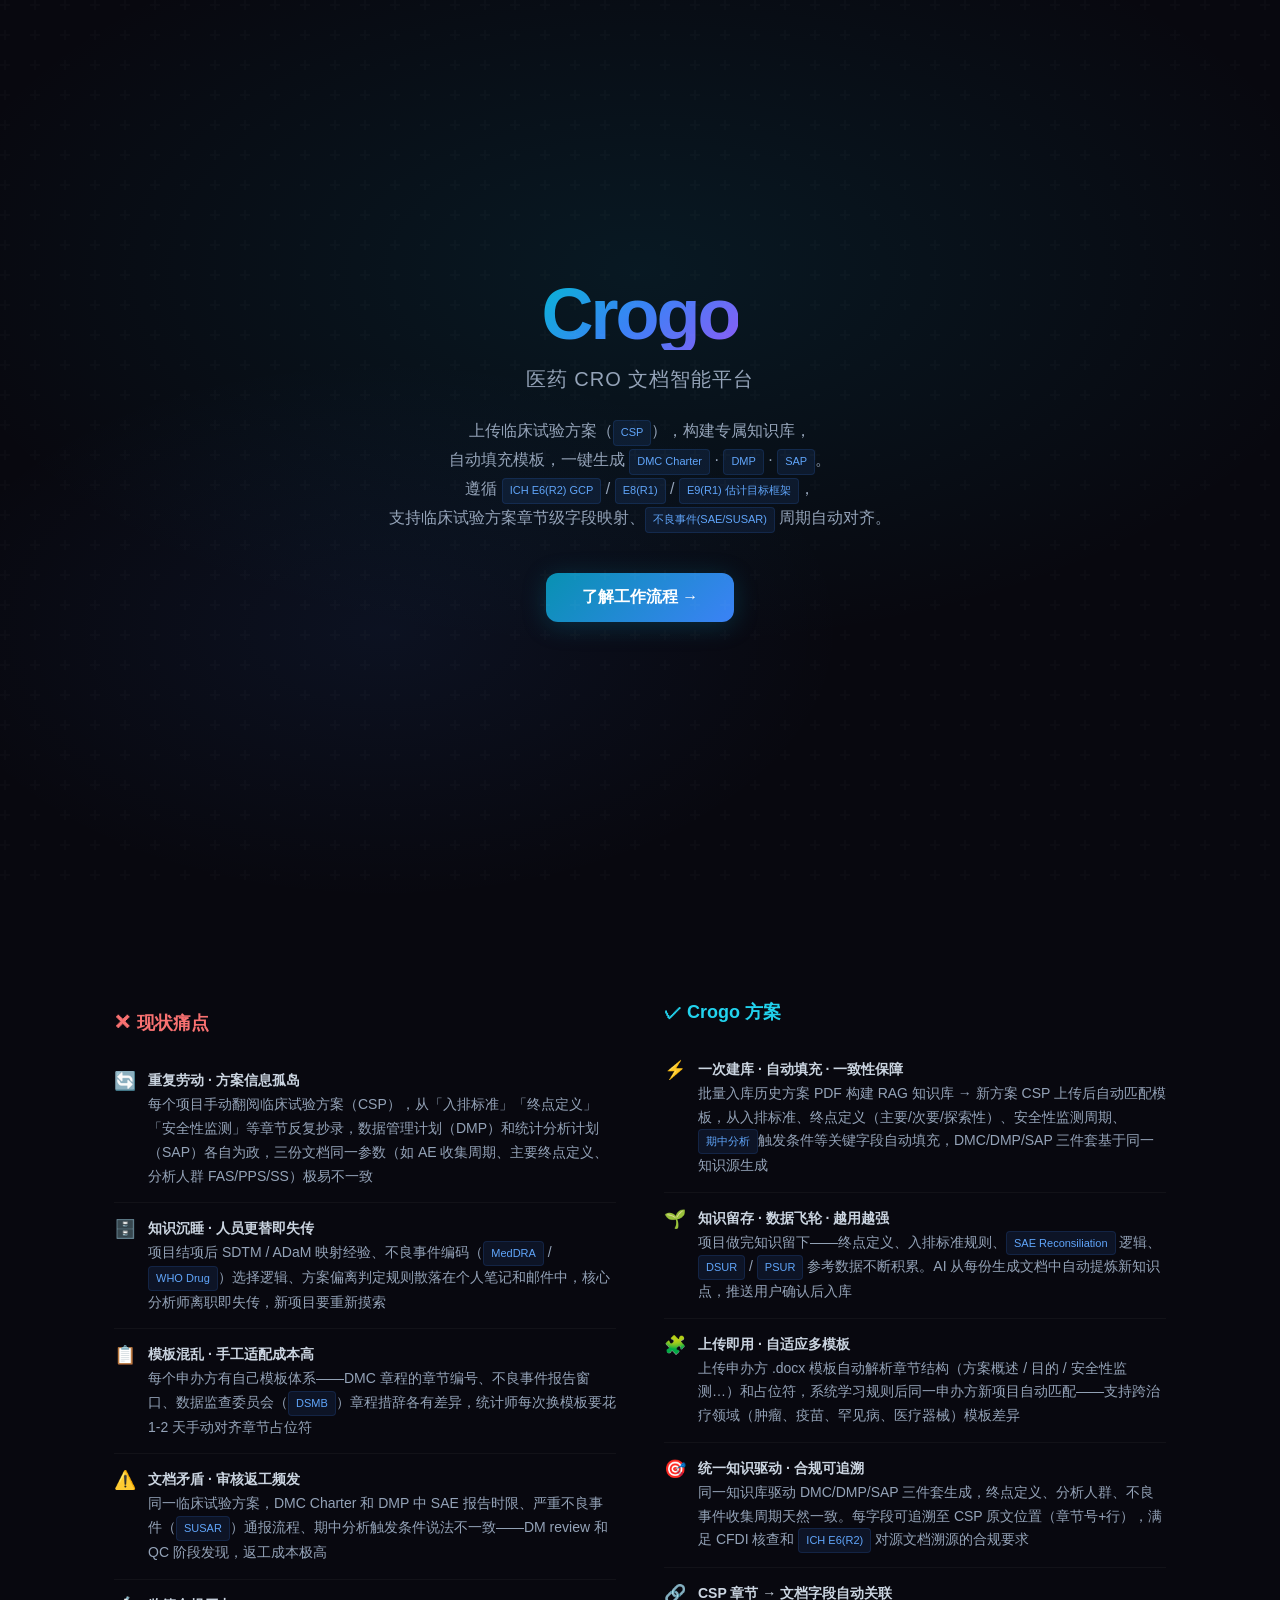
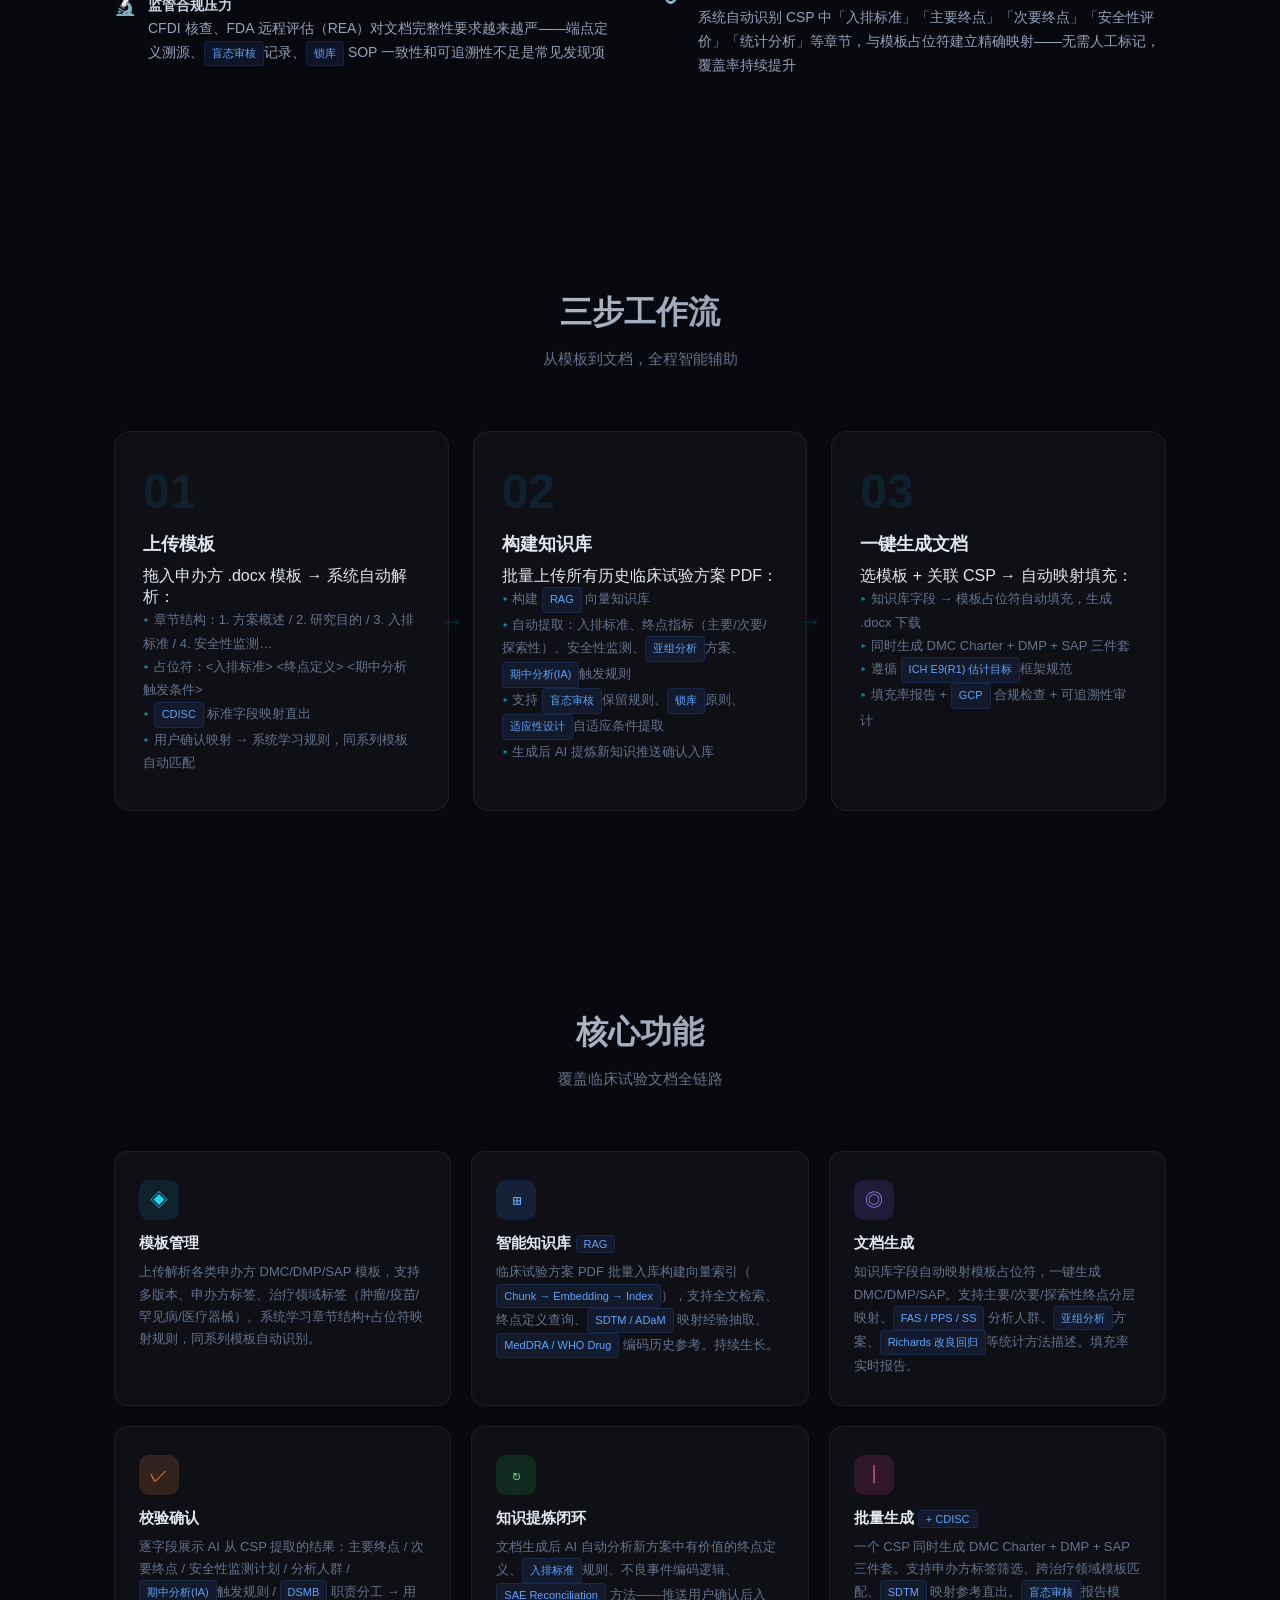
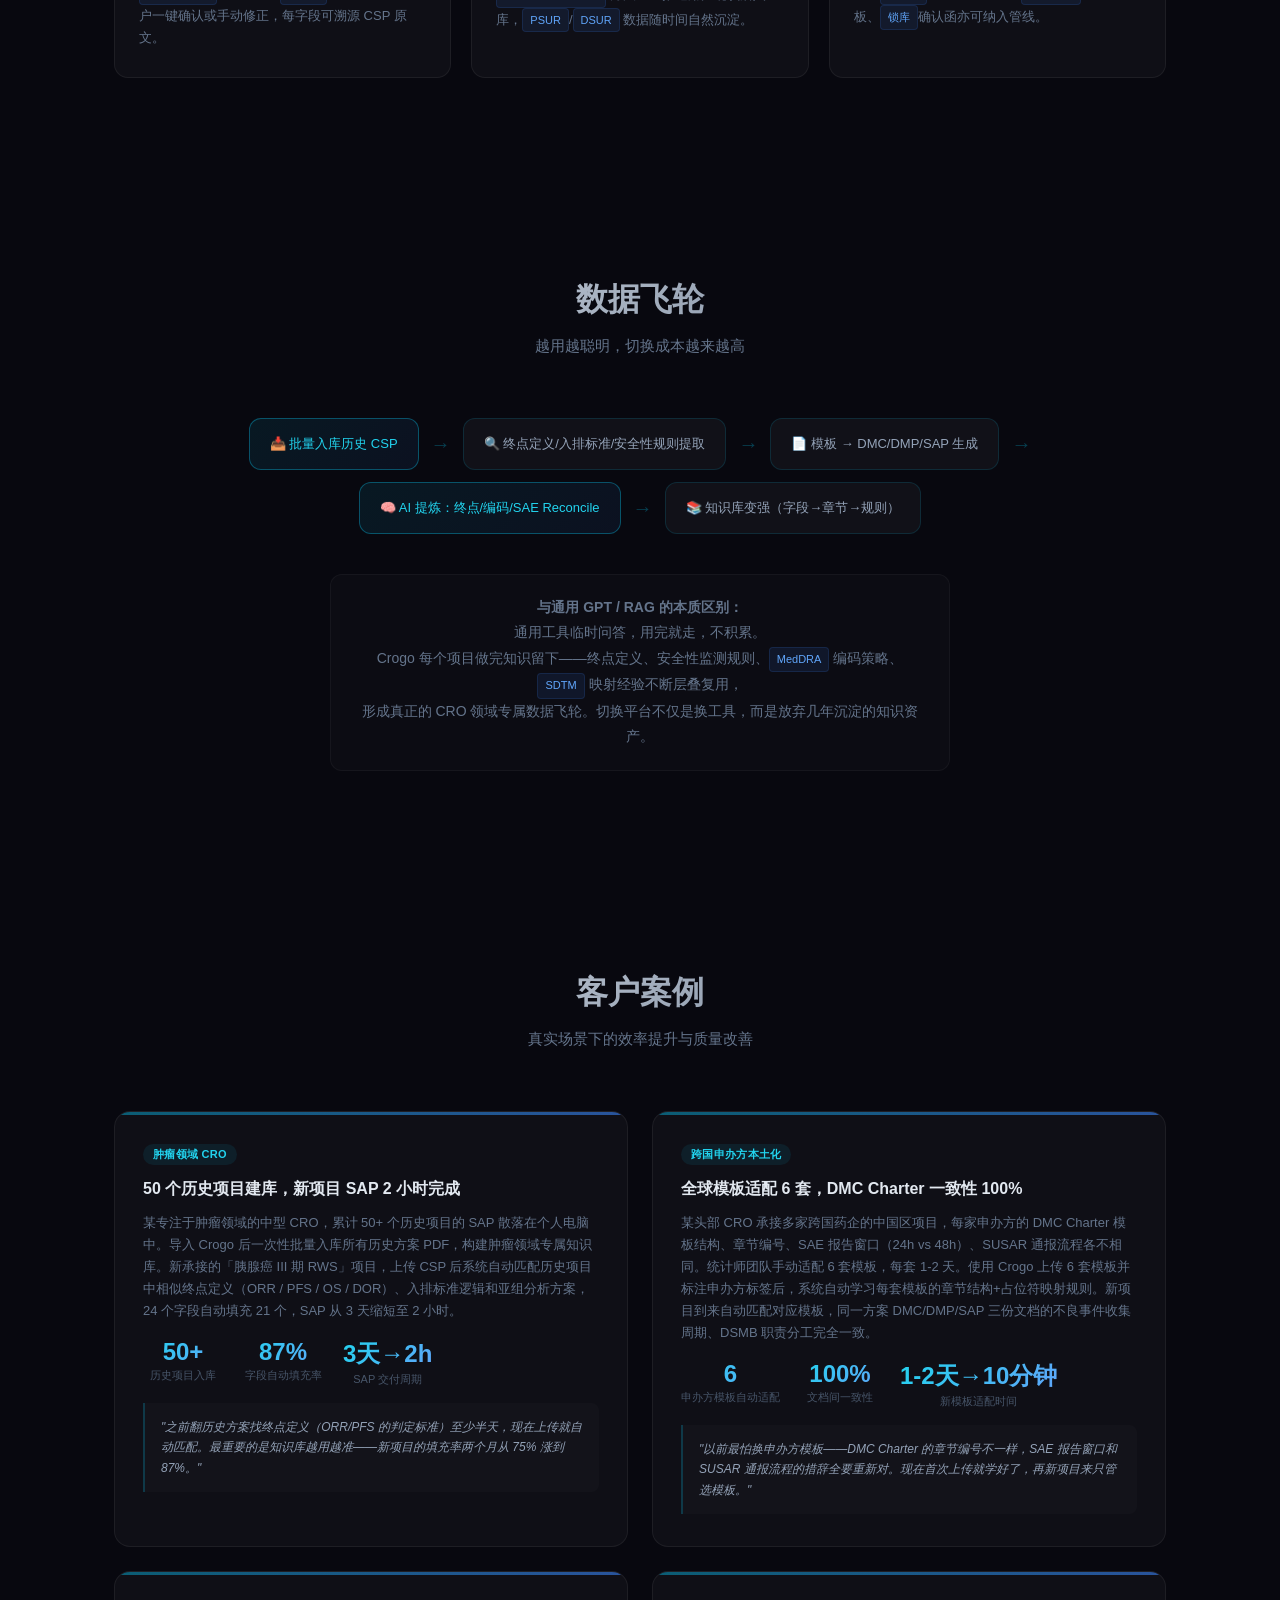
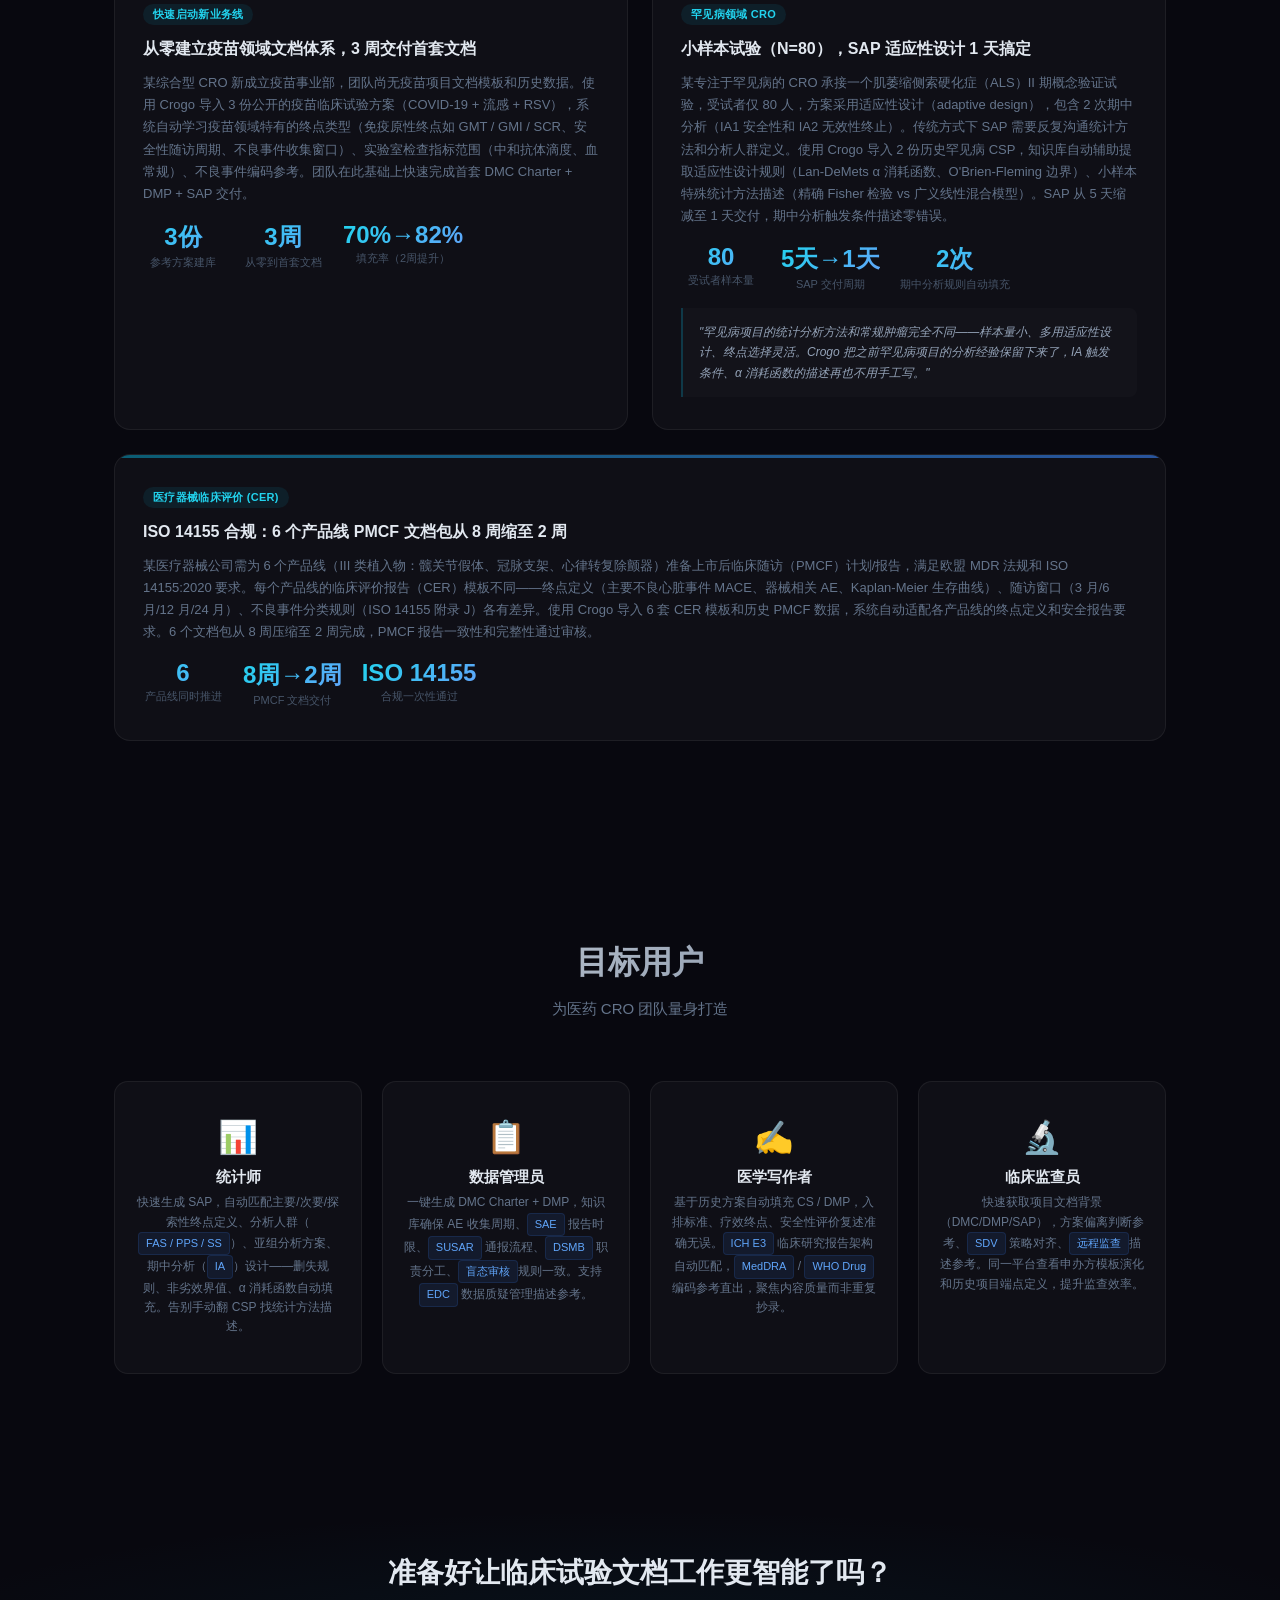
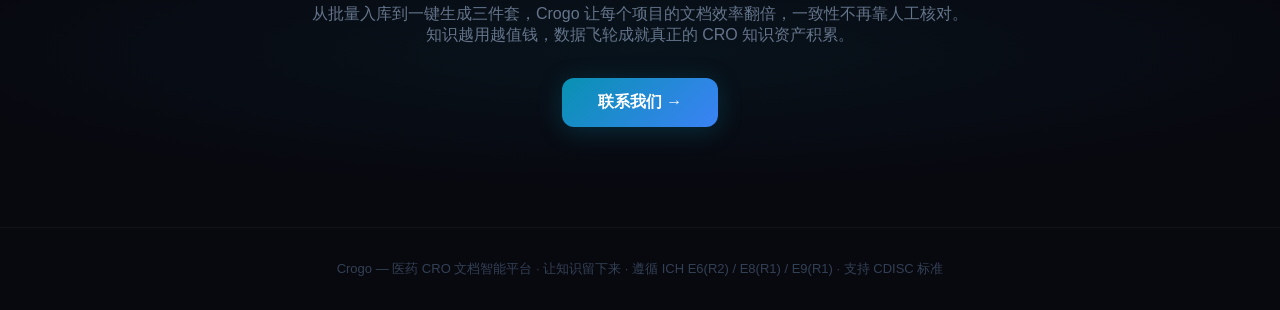
==== app/index.html @ fb6a1175 "宣传页: 替换 index.html 为产品官网 landing page，应用移至 app/" ====
<!DOCTYPE html>
<html lang="zh-CN">
<head>
<meta charset="UTF-8">
<meta name="viewport" content="width=device-width, initial-scale=1.0">
<title>Crogo — 医药CRO文档智能平台</title>
<style>
* { margin: 0; padding: 0; box-sizing: border-box; }

body {
  font-family: -apple-system, BlinkMacSystemFont, 'Segoe UI', 'PingFang SC', 'Microsoft YaHei', sans-serif;
  background: #08080f;
  color: #e2e8f0;
  overflow-x: hidden;
}

/* ── Hero ── */
.hero {
  min-height: 100vh;
  display: flex;
  flex-direction: column;
  align-items: center;
  justify-content: center;
  text-align: center;
  padding: 40px 24px;
  position: relative;
  background: radial-gradient(ellipse 80% 60% at 50% 30%, rgba(8,145,178,.12) 0%, transparent 70%),
              radial-gradient(ellipse 60% 50% at 30% 70%, rgba(59,130,246,.08) 0%, transparent 60%);
}
.hero::after {
  content: '';
  position: absolute;
  inset: 0;
  background: url("data:image/svg+xml,%3Csvg width='60' height='60' viewBox='0 0 60 60' xmlns='http://www.w3.org/2000/svg'%3E%3Cg fill='none' fill-rule='evenodd'%3E%3Cg fill='%23ffffff' fill-opacity='0.015'%3E%3Cpath d='M36 34v-4h-2v4h-4v2h4v4h2v-4h4v-2h-4zm0-30V0h-2v4h-4v2h4v4h2V6h4V4h-4zM6 34v-4H4v4H0v2h4v4h2v-4h4v-2H6zM6 4V0H4v4H0v2h4v4h2V6h4V4H6z'/%3E%3C/g%3E%3C/g%3E%3C/svg%3E");
  pointer-events: none;
}
.hero-logo {
  font-size: 72px;
  font-weight: 800;
  letter-spacing: -3px;
  background: linear-gradient(135deg, #06b6d4 0%, #3b82f6 50%, #8b5cf6 100%);
  -webkit-background-clip: text;
  -webkit-text-fill-color: transparent;
  background-clip: text;
  line-height: 1;
}
.hero-tagline {
  font-size: 20px;
  color: #94a3b8;
  margin-top: 16px;
  letter-spacing: 1px;
}
.hero-desc {
  max-width: 680px;
  margin: 24px auto 40px;
  font-size: 16px;
  line-height: 1.8;
  color: #94a3b8;
}
.hero-cta {
  display: inline-flex;
  align-items: center;
  gap: 8px;
  padding: 14px 36px;
  border-radius: 12px;
  background: linear-gradient(135deg, #0891b2, #3b82f6);
  color: #fff;
  font-size: 16px;
  font-weight: 600;
  text-decoration: none;
  transition: transform .2s, box-shadow .2s;
  box-shadow: 0 4px 24px rgba(8,145,178,.25);
}
.hero-cta:hover {
  transform: translateY(-2px);
  box-shadow: 0 8px 32px rgba(8,145,178,.35);
}

/* ── Sections ── */
.section {
  max-width: 1100px;
  margin: 0 auto;
  padding: 100px 24px;
}
.section-title {
  font-size: 32px;
  font-weight: 700;
  text-align: center;
  margin-bottom: 12px;
  background: linear-gradient(135deg, #e2e8f0, #64748b);
  -webkit-background-clip: text;
  -webkit-text-fill-color: transparent;
  background-clip: text;
}
.section-subtitle {
  text-align: center;
  color: #64748b;
  font-size: 15px;
  margin-bottom: 60px;
  line-height: 1.6;
}

/* ── Problem / Solution ── */
.problem-grid {
  display: grid;
  grid-template-columns: 1fr 1fr;
  gap: 48px;
  align-items: center;
}
.problem-list h3 {
  font-size: 18px;
  font-weight: 600;
  color: #f87171;
  margin-bottom: 20px;
}
.problem-item {
  display: flex;
  gap: 12px;
  padding: 14px 0;
  border-bottom: 1px solid rgba(255,255,255,.04);
}
.problem-item:last-child { border: none; }
.problem-item .icon { font-size: 18px; flex-shrink: 0; margin-top: 1px; }
.problem-item .text { font-size: 14px; line-height: 1.7; color: #94a3b8; }
.problem-item .label { font-weight: 600; color: #cbd5e1; }

.solution-list h3 {
  font-size: 18px;
  font-weight: 600;
  color: #22d3ee;
  margin-bottom: 20px;
}
.solution-item {
  display: flex;
  gap: 12px;
  padding: 14px 0;
  border-bottom: 1px solid rgba(255,255,255,.04);
}
.solution-item:last-child { border: none; }
.solution-item .icon { font-size: 18px; flex-shrink: 0; margin-top: 1px; }
.solution-item .text { font-size: 14px; line-height: 1.7; color: #94a3b8; }
.solution-item .label { font-weight: 600; color: #cbd5e1; }

/* ── How It Works ── */
.steps {
  display: grid;
  grid-template-columns: repeat(3, 1fr);
  gap: 24px;
}
.step-card {
  background: rgba(255,255,255,.03);
  border: 1px solid rgba(255,255,255,.06);
  border-radius: 16px;
  padding: 36px 28px;
  position: relative;
  transition: border-color .3s, transform .3s;
}
.step-card:hover {
  border-color: rgba(8,145,178,.3);
  transform: translateY(-4px);
}
.step-number {
  font-size: 48px;
  font-weight: 800;
  background: linear-gradient(135deg, rgba(8,145,178,.15), rgba(59,130,246,.15));
  -webkit-background-clip: text;
  -webkit-text-fill-color: transparent;
  background-clip: text;
  line-height: 1;
  margin-bottom: 16px;
}
.step-card h4 {
  font-size: 18px;
  font-weight: 600;
  margin-bottom: 10px;
  color: #e2e8f0;
}
.step-card ul {
  font-size: 13px;
  line-height: 1.8;
  color: #64748b;
  padding-left: 0;
  list-style: none;
}
.step-card ul li::before {
  content: '▸ ';
  color: #0891b2;
}
.step-arrow {
  position: absolute;
  right: -16px;
  top: 50%;
  transform: translateY(-50%);
  font-size: 24px;
  color: rgba(8,145,178,.3);
}
.steps .step-card:last-child .step-arrow { display: none; }

/* ── Features ── */
.features {
  display: grid;
  grid-template-columns: repeat(3, 1fr);
  gap: 20px;
}
.feature-card {
  background: rgba(255,255,255,.03);
  border: 1px solid rgba(255,255,255,.06);
  border-radius: 14px;
  padding: 28px 24px;
  transition: border-color .3s;
}
.feature-card:hover { border-color: rgba(8,145,178,.2); }
.feature-icon {
  width: 40px;
  height: 40px;
  border-radius: 10px;
  display: flex;
  align-items: center;
  justify-content: center;
  font-size: 18px;
  margin-bottom: 14px;
}
.feature-card h4 {
  font-size: 15px;
  font-weight: 600;
  margin-bottom: 8px;
  color: #e2e8f0;
}
.feature-card p {
  font-size: 13px;
  line-height: 1.7;
  color: #64748b;
}

/* ── Data Flywheel ── */
.flywheel {
  text-align: center;
}
.flywheel-diagram {
  display: flex;
  align-items: center;
  justify-content: center;
  gap: 12px;
  flex-wrap: wrap;
  margin-top: 20px;
}
.flywheel-node {
  background: rgba(255,255,255,.04);
  border: 1px solid rgba(8,145,178,.2);
  border-radius: 12px;
  padding: 16px 20px;
  font-size: 13px;
  font-weight: 500;
  color: #94a3b8;
  min-width: 100px;
}
.flywheel-arrow {
  color: rgba(8,145,178,.4);
  font-size: 20px;
  font-weight: 300;
}
.flywheel-node.active {
  background: linear-gradient(135deg, rgba(8,145,178,.12), rgba(59,130,246,.08));
  border-color: rgba(8,145,178,.5);
  color: #22d3ee;
}
.flywheel-note {
  max-width: 620px;
  margin: 40px auto 0;
  font-size: 14px;
  line-height: 1.8;
  color: #64748b;
  padding: 20px 24px;
  background: rgba(255,255,255,.02);
  border-radius: 12px;
  border: 1px solid rgba(255,255,255,.04);
}

/* ── Case Studies ── */
.cases-grid {
  display: grid;
  grid-template-columns: 1fr 1fr;
  gap: 24px;
}
.case-card {
  background: rgba(255,255,255,.03);
  border: 1px solid rgba(255,255,255,.06);
  border-radius: 16px;
  padding: 32px 28px;
  position: relative;
  overflow: hidden;
  transition: border-color .3s;
}
.case-card:hover { border-color: rgba(8,145,178,.2); }
.case-card::before {
  content: '';
  position: absolute;
  top: 0; left: 0; right: 0;
  height: 3px;
  background: linear-gradient(90deg, #0891b2, #3b82f6);
  opacity: .6;
}
.case-tag {
  display: inline-block;
  padding: 3px 10px;
  border-radius: 20px;
  font-size: 11px;
  font-weight: 600;
  background: rgba(8,145,178,.12);
  color: #22d3ee;
  margin-bottom: 14px;
  letter-spacing: .3px;
}
.case-card h4 {
  font-size: 16px;
  font-weight: 600;
  margin-bottom: 12px;
  color: #e2e8f0;
}
.case-detail {
  font-size: 13px;
  line-height: 1.7;
  color: #64748b;
  margin-bottom: 16px;
}
.case-metrics {
  display: flex;
  gap: 20px;
  flex-wrap: wrap;
}
.case-metric {
  text-align: center;
  min-width: 80px;
}
.case-metric .num {
  font-size: 24px;
  font-weight: 700;
  background: linear-gradient(135deg, #22d3ee, #60a5fa);
  -webkit-background-clip: text;
  -webkit-text-fill-color: transparent;
  background-clip: text;
}
.case-metric .label {
  font-size: 11px;
  color: #475569;
  margin-top: 2px;
}
.case-quote {
  margin-top: 16px;
  padding: 14px 16px;
  background: rgba(255,255,255,.02);
  border-left: 2px solid rgba(8,145,178,.3);
  border-radius: 0 8px 8px 0;
  font-size: 12px;
  line-height: 1.7;
  color: #94a3b8;
  font-style: italic;
}
.case-card.full {
  grid-column: 1 / -1;
}

/* ── Target Users ── */
.users-grid {
  display: grid;
  grid-template-columns: repeat(4, 1fr);
  gap: 20px;
}
.user-card {
  text-align: center;
  padding: 36px 20px;
  background: rgba(255,255,255,.03);
  border: 1px solid rgba(255,255,255,.06);
  border-radius: 14px;
}
.user-card .emoji {
  font-size: 32px;
  margin-bottom: 12px;
}
.user-card h4 {
  font-size: 15px;
  font-weight: 600;
  margin-bottom: 6px;
}
.user-card p {
  font-size: 12px;
  color: #64748b;
  line-height: 1.6;
}

/* ── CTA ── */
.cta-section {
  text-align: center;
  padding: 80px 24px 100px;
  background: radial-gradient(ellipse 60% 40% at 50% 50%, rgba(8,145,178,.08), transparent);
}
.cta-section h2 {
  font-size: 28px;
  font-weight: 700;
  margin-bottom: 12px;
}
.cta-section p {
  color: #64748b;
  margin-bottom: 32px;
}

/* ── Footer ── */
.footer {
  text-align: center;
  padding: 32px 24px;
  color: #334155;
  font-size: 13px;
  border-top: 1px solid rgba(255,255,255,.04);
}

/* ── Glossary Pill ── */
.glossary-pill {
  display: inline-block;
  padding: 2px 7px;
  border-radius: 4px;
  font-size: 11px;
  font-weight: 500;
  background: rgba(59,130,246,.1);
  border: 1px solid rgba(59,130,246,.15);
  color: #60a5fa;
  cursor: help;
}

/* ── Responsive ── */
@media (max-width: 768px) {
  .hero-logo { font-size: 48px; }
  .problem-grid { grid-template-columns: 1fr; gap: 32px; }
  .steps { grid-template-columns: 1fr; }
  .step-arrow { display: none; }
  .features { grid-template-columns: 1fr; }
  .cases-grid { grid-template-columns: 1fr; }
  .users-grid { grid-template-columns: 1fr; }
  .flywheel-diagram { flex-direction: column; }
  .flywheel-arrow { transform: rotate(90deg); }
  .section { padding: 60px 20px; }
}
</style>
</head>
<body>

<!-- ═══ Hero ═══ -->
<section class="hero">
  <div class="hero-logo">Crogo</div>
  <div class="hero-tagline">医药 CRO 文档智能平台</div>
  <p class="hero-desc">
    上传临床试验方案（<span class="glossary-pill">CSP</span>），构建专属知识库，<br>
    自动填充模板，一键生成 <span class="glossary-pill">DMC Charter</span> · <span class="glossary-pill">DMP</span> · <span class="glossary-pill">SAP</span>。<br>
    遵循 <span class="glossary-pill">ICH E6(R2) GCP</span> / <span class="glossary-pill">E8(R1)</span> / <span class="glossary-pill">E9(R1) 估计目标框架</span>，<br>
    支持临床试验方案章节级字段映射、<span class="glossary-pill">不良事件(SAE/SUSAR)</span> 周期自动对齐。
  </p>
  <a href="#how-it-works" class="hero-cta">了解工作流程 →</a>
</section>

<!-- ═══ Problem / Solution ═══ -->
<section class="section" id="problem">
  <div class="problem-grid">
    <div class="problem-list">
      <h3>✕ 现状痛点</h3>
      <div class="problem-item">
        <span class="icon">🔄</span>
        <div class="text"><span class="label">重复劳动 · 方案信息孤岛</span><br>每个项目手动翻阅临床试验方案（CSP），从「入排标准」「终点定义」「安全性监测」等章节反复抄录，数据管理计划（DMP）和统计分析计划（SAP）各自为政，三份文档同一参数（如 AE 收集周期、主要终点定义、分析人群 FAS/PPS/SS）极易不一致</div>
      </div>
      <div class="problem-item">
        <span class="icon">🗄️</span>
        <div class="text"><span class="label">知识沉睡 · 人员更替即失传</span><br>项目结项后 SDTM / ADaM 映射经验、不良事件编码（<span class="glossary-pill">MedDRA</span> / <span class="glossary-pill">WHO Drug</span>）选择逻辑、方案偏离判定规则散落在个人笔记和邮件中，核心分析师离职即失传，新项目要重新摸索</div>
      </div>
      <div class="problem-item">
        <span class="icon">📋</span>
        <div class="text"><span class="label">模板混乱 · 手工适配成本高</span><br>每个申办方有自己模板体系——DMC 章程的章节编号、不良事件报告窗口、数据监查委员会（<span class="glossary-pill">DSMB</span>）章程措辞各有差异，统计师每次换模板要花 1-2 天手动对齐章节占位符</div>
      </div>
      <div class="problem-item">
        <span class="icon">⚠️</span>
        <div class="text"><span class="label">文档矛盾 · 审核返工频发</span><br>同一临床试验方案，DMC Charter 和 DMP 中 SAE 报告时限、严重不良事件（<span class="glossary-pill">SUSAR</span>）通报流程、期中分析触发条件说法不一致——DM review 和 QC 阶段发现，返工成本极高</div>
      </div>
      <div class="problem-item">
        <span class="icon">🔬</span>
        <div class="text"><span class="label">监管合规压力</span><br>CFDI 核查、FDA 远程评估（REA）对文档完整性要求越来越严——端点定义溯源、<span class="glossary-pill">盲态审核</span>记录、<span class="glossary-pill">锁库</span> SOP 一致性和可追溯性不足是常见发现项</div>
      </div>
    </div>

    <div class="solution-list">
      <h3>✓ Crogo 方案</h3>
      <div class="solution-item">
        <span class="icon">⚡</span>
        <div class="text"><span class="label">一次建库 · 自动填充 · 一致性保障</span><br>批量入库历史方案 PDF 构建 RAG 知识库 → 新方案 CSP 上传后自动匹配模板，从入排标准、终点定义（主要/次要/探索性）、安全性监测周期、<span class="glossary-pill">期中分析</span>触发条件等关键字段自动填充，DMC/DMP/SAP 三件套基于同一知识源生成</div>
      </div>
      <div class="solution-item">
        <span class="icon">🌱</span>
        <div class="text"><span class="label">知识留存 · 数据飞轮 · 越用越强</span><br>项目做完知识留下——终点定义、入排标准规则、<span class="glossary-pill">SAE Reconsiliation</span> 逻辑、<span class="glossary-pill">DSUR</span> / <span class="glossary-pill">PSUR</span> 参考数据不断积累。AI 从每份生成文档中自动提炼新知识点，推送用户确认后入库</div>
      </div>
      <div class="solution-item">
        <span class="icon">🧩</span>
        <div class="text"><span class="label">上传即用 · 自适应多模板</span><br>上传申办方 .docx 模板自动解析章节结构（方案概述 / 目的 / 安全性监测…）和占位符，系统学习规则后同一申办方新项目自动匹配——支持跨治疗领域（肿瘤、疫苗、罕见病、医疗器械）模板差异</div>
      </div>
      <div class="solution-item">
        <span class="icon">🎯</span>
        <div class="text"><span class="label">统一知识驱动 · 合规可追溯</span><br>同一知识库驱动 DMC/DMP/SAP 三件套生成，终点定义、分析人群、不良事件收集周期天然一致。每字段可追溯至 CSP 原文位置（章节号+行），满足 CFDI 核查和 <span class="glossary-pill">ICH E6(R2)</span> 对源文档溯源的合规要求</div>
      </div>
      <div class="solution-item">
        <span class="icon">🔗</span>
        <div class="text"><span class="label">CSP 章节 → 文档字段自动关联</span><br>系统自动识别 CSP 中「入排标准」「主要终点」「次要终点」「安全性评价」「统计分析」等章节，与模板占位符建立精确映射——无需人工标记，覆盖率持续提升</div>
      </div>
    </div>
  </div>
</section>

<!-- ═══ How It Works ═══ -->
<section class="section" id="how-it-works">
  <h2 class="section-title">三步工作流</h2>
  <p class="section-subtitle">从模板到文档，全程智能辅助</p>
  <div class="steps">
    <div class="step-card">
      <span class="step-arrow">→</span>
      <div class="step-number">01</div>
      <h4>上传模板</h4>
      <p>拖入申办方 .docx 模板 → 系统自动解析：</p>
      <ul>
        <li>章节结构：1. 方案概述 / 2. 研究目的 / 3. 入排标准 / 4. 安全性监测…</li>
        <li>占位符：<入排标准> <终点定义> <AE 收集周期> <SAE 报告时限> <期中分析触发条件></li>
        <li><span class="glossary-pill">CDISC</span> 标准字段映射直出</li>
        <li>用户确认映射 → 系统学习规则，同系列模板自动匹配</li>
      </ul>
    </div>
    <div class="step-card">
      <span class="step-arrow">→</span>
      <div class="step-number">02</div>
      <h4>构建知识库</h4>
      <p>批量上传所有历史临床试验方案 PDF：</p>
      <ul>
        <li>构建 <span class="glossary-pill">RAG</span> 向量知识库</li>
        <li>自动提取：入排标准、终点指标（主要/次要/探索性）、安全性监测、<span class="glossary-pill">亚组分析</span>方案、<span class="glossary-pill">期中分析(IA)</span>触发规则</li>
        <li>支持 <span class="glossary-pill">盲态审核</span>保留规则、<span class="glossary-pill">锁库</span>原则、<span class="glossary-pill">适应性设计</span>自适应条件提取</li>
        <li>生成后 AI 提炼新知识推送确认入库</li>
      </ul>
    </div>
    <div class="step-card">
      <span class="step-arrow" style="display:none"></span>
      <div class="step-number">03</div>
      <h4>一键生成文档</h4>
      <p>选模板 + 关联 CSP → 自动映射填充：</p>
      <ul>
        <li>知识库字段 → 模板占位符自动填充，生成 .docx 下载</li>
        <li>同时生成 DMC Charter + DMP + SAP 三件套</li>
        <li>遵循 <span class="glossary-pill">ICH E9(R1) 估计目标</span>框架规范</li>
        <li>填充率报告 + <span class="glossary-pill">GCP</span> 合规检查 + 可追溯性审计</li>
      </ul>
    </div>
  </div>
</section>

<!-- ═══ Features ═══ -->
<section class="section">
  <h2 class="section-title">核心功能</h2>
  <p class="section-subtitle">覆盖临床试验文档全链路</p>
  <div class="features">
    <div class="feature-card">
      <div class="feature-icon" style="background:rgba(8,145,178,.15);color:#22d3ee;">◈</div>
      <h4>模板管理</h4>
      <p>上传解析各类申办方 DMC/DMP/SAP 模板，支持多版本、申办方标签、治疗领域标签（肿瘤/疫苗/罕见病/医疗器械）。系统学习章节结构+占位符映射规则，同系列模板自动识别。</p>
    </div>
    <div class="feature-card">
      <div class="feature-icon" style="background:rgba(59,130,246,.15);color:#60a5fa;">⊞</div>
      <h4>智能知识库 <span class="glossary-pill">RAG</span></h4>
      <p>临床试验方案 PDF 批量入库构建向量索引（<span class="glossary-pill">Chunk → Embedding → Index</span>），支持全文检索、终点定义查询、<span class="glossary-pill">SDTM / ADaM</span> 映射经验抽取、<span class="glossary-pill">MedDRA / WHO Drug</span> 编码历史参考。持续生长。</p>
    </div>
    <div class="feature-card">
      <div class="feature-icon" style="background:rgba(139,92,246,.15);color:#a78bfa;">◎</div>
      <h4>文档生成</h4>
      <p>知识库字段自动映射模板占位符，一键生成 DMC/DMP/SAP。支持主要/次要/探索性终点分层映射、<span class="glossary-pill">FAS / PPS / SS</span> 分析人群、<span class="glossary-pill">亚组分析</span>方案、<span class="glossary-pill">Richards 改良回归</span>等统计方法描述。填充率实时报告。</p>
    </div>
    <div class="feature-card">
      <div class="feature-icon" style="background:rgba(251,146,60,.15);color:#fb923c;">✓</div>
      <h4>校验确认</h4>
      <p>逐字段展示 AI 从 CSP 提取的结果：主要终点 / 次要终点 / 安全性监测计划 / 分析人群 / <span class="glossary-pill">期中分析(IA)</span>触发规则 / <span class="glossary-pill">DSMB</span> 职责分工 → 用户一键确认或手动修正，每字段可溯源 CSP 原文。</p>
    </div>
    <div class="feature-card">
      <div class="feature-icon" style="background:rgba(34,197,94,.15);color:#4ade80;">↻</div>
      <h4>知识提炼闭环</h4>
      <p>文档生成后 AI 自动分析新方案中有价值的终点定义、<span class="glossary-pill">入排标准</span>规则、不良事件编码逻辑、<span class="glossary-pill">SAE Reconciliation</span> 方法——推送用户确认后入库，<span class="glossary-pill">PSUR</span>/<span class="glossary-pill">DSUR</span> 数据随时间自然沉淀。</p>
    </div>
    <div class="feature-card">
      <div class="feature-icon" style="background:rgba(236,72,153,.15);color:#f472b6;">⏐</div>
      <h4>批量生成 <span class="glossary-pill">+ CDISC</span></h4>
      <p>一个 CSP 同时生成 DMC Charter + DMP + SAP 三件套。支持申办方标签筛选、跨治疗领域模板匹配、<span class="glossary-pill">SDTM</span> 映射参考直出。<span class="glossary-pill">盲态审核</span>报告模板、<span class="glossary-pill">锁库</span>确认函亦可纳入管线。</p>
    </div>
  </div>
</section>

<!-- ═══ Data Flywheel ═══ -->
<section class="section flywheel">
  <h2 class="section-title">数据飞轮</h2>
  <p class="section-subtitle">越用越聪明，切换成本越来越高</p>
  <div class="flywheel-diagram">
    <span class="flywheel-node active">📥 批量入库历史 CSP</span>
    <span class="flywheel-arrow">→</span>
    <span class="flywheel-node">🔍 终点定义/入排标准/安全性规则提取</span>
    <span class="flywheel-arrow">→</span>
    <span class="flywheel-node">📄 模板 → DMC/DMP/SAP 生成</span>
    <span class="flywheel-arrow">→</span>
    <span class="flywheel-node active">🧠 AI 提炼：终点/编码/SAE Reconcile</span>
    <span class="flywheel-arrow">→</span>
    <span class="flywheel-node">📚 知识库变强（字段→章节→规则）</span>
  </div>
  <div class="flywheel-note">
    <strong>与通用 GPT / RAG 的本质区别：</strong><br>
    通用工具临时问答，用完就走，不积累。<br>
    Crogo 每个项目做完知识留下——终点定义、安全性监测规则、<span class="glossary-pill">MedDRA</span> 编码策略、<span class="glossary-pill">SDTM</span> 映射经验不断层叠复用，<br>
    形成真正的 CRO 领域专属数据飞轮。切换平台不仅是换工具，而是放弃几年沉淀的知识资产。
  </div>
</section>

<!-- ═══ Case Studies ═══ -->
<section class="section">
  <h2 class="section-title">客户案例</h2>
  <p class="section-subtitle">真实场景下的效率提升与质量改善</p>
  <div class="cases-grid">

    <div class="case-card">
      <span class="case-tag">肿瘤领域 CRO</span>
      <h4>50 个历史项目建库，新项目 SAP 2 小时完成</h4>
      <p class="case-detail">
        某专注于肿瘤领域的中型 CRO，累计 50+ 个历史项目的 SAP 散落在个人电脑中。导入 Crogo 后一次性批量入库所有历史方案 PDF，构建肿瘤领域专属知识库。新承接的「胰腺癌 III 期 RWS」项目，上传 CSP 后系统自动匹配历史项目中相似终点定义（ORR / PFS / OS / DOR）、入排标准逻辑和亚组分析方案，24 个字段自动填充 21 个，SAP 从 3 天缩短至 2 小时。
      </p>
      <div class="case-metrics">
        <div class="case-metric"><div class="num">50+</div><div class="label">历史项目入库</div></div>
        <div class="case-metric"><div class="num">87%</div><div class="label">字段自动填充率</div></div>
        <div class="case-metric"><div class="num">3天→2h</div><div class="label">SAP 交付周期</div></div>
      </div>
      <div class="case-quote">
        "之前翻历史方案找终点定义（ORR/PFS 的判定标准）至少半天，现在上传就自动匹配。最重要的是知识库越用越准——新项目的填充率两个月从 75% 涨到 87%。"
      </div>
    </div>

    <div class="case-card">
      <span class="case-tag">跨国申办方本土化</span>
      <h4>全球模板适配 6 套，DMC Charter 一致性 100%</h4>
      <p class="case-detail">
        某头部 CRO 承接多家跨国药企的中国区项目，每家申办方的 DMC Charter 模板结构、章节编号、SAE 报告窗口（24h vs 48h）、SUSAR 通报流程各不相同。统计师团队手动适配 6 套模板，每套 1-2 天。使用 Crogo 上传 6 套模板并标注申办方标签后，系统自动学习每套模板的章节结构+占位符映射规则。新项目到来自动匹配对应模板，同一方案 DMC/DMP/SAP 三份文档的不良事件收集周期、DSMB 职责分工完全一致。
      </p>
      <div class="case-metrics">
        <div class="case-metric"><div class="num">6</div><div class="label">申办方模板自动适配</div></div>
        <div class="case-metric"><div class="num">100%</div><div class="label">文档间一致性</div></div>
        <div class="case-metric"><div class="num">1-2天→10分钟</div><div class="label">新模板适配时间</div></div>
      </div>
      <div class="case-quote">
        "以前最怕换申办方模板——DMC Charter 的章节编号不一样，SAE 报告窗口和 SUSAR 通报流程的措辞全要重新对。现在首次上传就学好了，再新项目来只管选模板。"
      </div>
    </div>

    <div class="case-card">
      <span class="case-tag">快速启动新业务线</span>
      <h4>从零建立疫苗领域文档体系，3 周交付首套文档</h4>
      <p class="case-detail">
        某综合型 CRO 新成立疫苗事业部，团队尚无疫苗项目文档模板和历史数据。使用 Crogo 导入 3 份公开的疫苗临床试验方案（COVID-19 + 流感 + RSV），系统自动学习疫苗领域特有的终点类型（免疫原性终点如 GMT / GMI / SCR、安全性随访周期、不良事件收集窗口）、实验室检查指标范围（中和抗体滴度、血常规）、不良事件编码参考。团队在此基础上快速完成首套 DMC Charter + DMP + SAP 交付。
      </p>
      <div class="case-metrics">
        <div class="case-metric"><div class="num">3份</div><div class="label">参考方案建库</div></div>
        <div class="case-metric"><div class="num">3周</div><div class="label">从零到首套文档</div></div>
        <div class="case-metric"><div class="num">70%→82%</div><div class="label">填充率（2周提升）</div></div>
      </div>
    </div>

    <div class="case-card">
      <span class="case-tag">罕见病领域 CRO</span>
      <h4>小样本试验（N=80），SAP 适应性设计 1 天搞定</h4>
      <p class="case-detail">
        某专注于罕见病的 CRO 承接一个肌萎缩侧索硬化症（ALS）II 期概念验证试验，受试者仅 80 人，方案采用适应性设计（adaptive design），包含 2 次期中分析（IA1 安全性和 IA2 无效性终止）。传统方式下 SAP 需要反复沟通统计方法和分析人群定义。使用 Crogo 导入 2 份历史罕见病 CSP，知识库自动辅助提取适应性设计规则（Lan-DeMets α 消耗函数、O'Brien-Fleming 边界）、小样本特殊统计方法描述（精确 Fisher 检验 vs 广义线性混合模型）。SAP 从 5 天缩减至 1 天交付，期中分析触发条件描述零错误。
      </p>
      <div class="case-metrics">
        <div class="case-metric"><div class="num">80</div><div class="label">受试者样本量</div></div>
        <div class="case-metric"><div class="num">5天→1天</div><div class="label">SAP 交付周期</div></div>
        <div class="case-metric"><div class="num">2次</div><div class="label">期中分析规则自动填充</div></div>
      </div>
      <div class="case-quote">
        "罕见病项目的统计分析方法和常规肿瘤完全不同——样本量小、多用适应性设计、终点选择灵活。Crogo 把之前罕见病项目的分析经验保留下来了，IA 触发条件、α 消耗函数的描述再也不用手工写。"
      </div>
    </div>

    <div class="case-card full">
      <span class="case-tag">医疗器械临床评价 (CER)</span>
      <h4>ISO 14155 合规：6 个产品线 PMCF 文档包从 8 周缩至 2 周</h4>
      <p class="case-detail">
        某医疗器械公司需为 6 个产品线（III 类植入物：髋关节假体、冠脉支架、心律转复除颤器）准备上市后临床随访（PMCF）计划/报告，满足欧盟 MDR 法规和 ISO 14155:2020 要求。每个产品线的临床评价报告（CER）模板不同——终点定义（主要不良心脏事件 MACE、器械相关 AE、Kaplan-Meier 生存曲线）、随访窗口（3 月/6 月/12 月/24 月）、不良事件分类规则（ISO 14155 附录 J）各有差异。使用 Crogo 导入 6 套 CER 模板和历史 PMCF 数据，系统自动适配各产品线的终点定义和安全报告要求。6 个文档包从 8 周压缩至 2 周完成，PMCF 报告一致性和完整性通过审核。
      </p>
      <div class="case-metrics">
        <div class="case-metric"><div class="num">6</div><div class="label">产品线同时推进</div></div>
        <div class="case-metric"><div class="num">8周→2周</div><div class="label">PMCF 文档交付</div></div>
        <div class="case-metric"><div class="num">ISO 14155</div><div class="label">合规一次性通过</div></div>
      </div>
    </div>

  </div>
</section>

<!-- ═══ Target Users ═══ -->
<section class="section">
  <h2 class="section-title">目标用户</h2>
  <p class="section-subtitle">为医药 CRO 团队量身打造</p>
  <div class="users-grid">
    <div class="user-card">
      <div class="emoji">📊</div>
      <h4>统计师</h4>
      <p>快速生成 SAP，自动匹配主要/次要/探索性终点定义、分析人群（<span class="glossary-pill">FAS / PPS / SS</span>）、亚组分析方案、期中分析（<span class="glossary-pill">IA</span>）设计——删失规则、非劣效界值、α 消耗函数自动填充。告别手动翻 CSP 找统计方法描述。</p>
    </div>
    <div class="user-card">
      <div class="emoji">📋</div>
      <h4>数据管理员</h4>
      <p>一键生成 DMC Charter + DMP，知识库确保 AE 收集周期、<span class="glossary-pill">SAE</span> 报告时限、<span class="glossary-pill">SUSAR</span> 通报流程、<span class="glossary-pill">DSMB</span> 职责分工、<span class="glossary-pill">盲态审核</span>规则一致。支持 <span class="glossary-pill">EDC</span> 数据质疑管理描述参考。</p>
    </div>
    <div class="user-card">
      <div class="emoji">✍️</div>
      <h4>医学写作者</h4>
      <p>基于历史方案自动填充 CS / DMP，入排标准、疗效终点、安全性评价复述准确无误。<span class="glossary-pill">ICH E3</span> 临床研究报告架构自动匹配，<span class="glossary-pill">MedDRA</span> / <span class="glossary-pill">WHO Drug</span> 编码参考直出，聚焦内容质量而非重复抄录。</p>
    </div>
    <div class="user-card">
      <div class="emoji">🔬</div>
      <h4>临床监查员</h4>
      <p>快速获取项目文档背景（DMC/DMP/SAP），方案偏离判断参考、<span class="glossary-pill">SDV</span> 策略对齐、<span class="glossary-pill">远程监查</span>描述参考。同一平台查看申办方模板演化和历史项目端点定义，提升监查效率。</p>
    </div>
  </div>
</section>

<!-- ═══ CTA ═══ -->
<section class="cta-section">
  <h2>准备好让临床试验文档工作更智能了吗？</h2>
  <p>从批量入库到一键生成三件套，Crogo 让每个项目的文档效率翻倍，一致性不再靠人工核对。<br>知识越用越值钱，数据飞轮成就真正的 CRO 知识资产积累。</p>
  <a href="mailto:" class="hero-cta">联系我们 →</a>
</section>

<!-- ═══ Footer ═══ -->
<div class="footer">
  Crogo — 医药 CRO 文档智能平台 · 让知识留下来 · 遵循 ICH E6(R2) / E8(R1) / E9(R1) · 支持 CDISC 标准
</div>

</body>
</html>
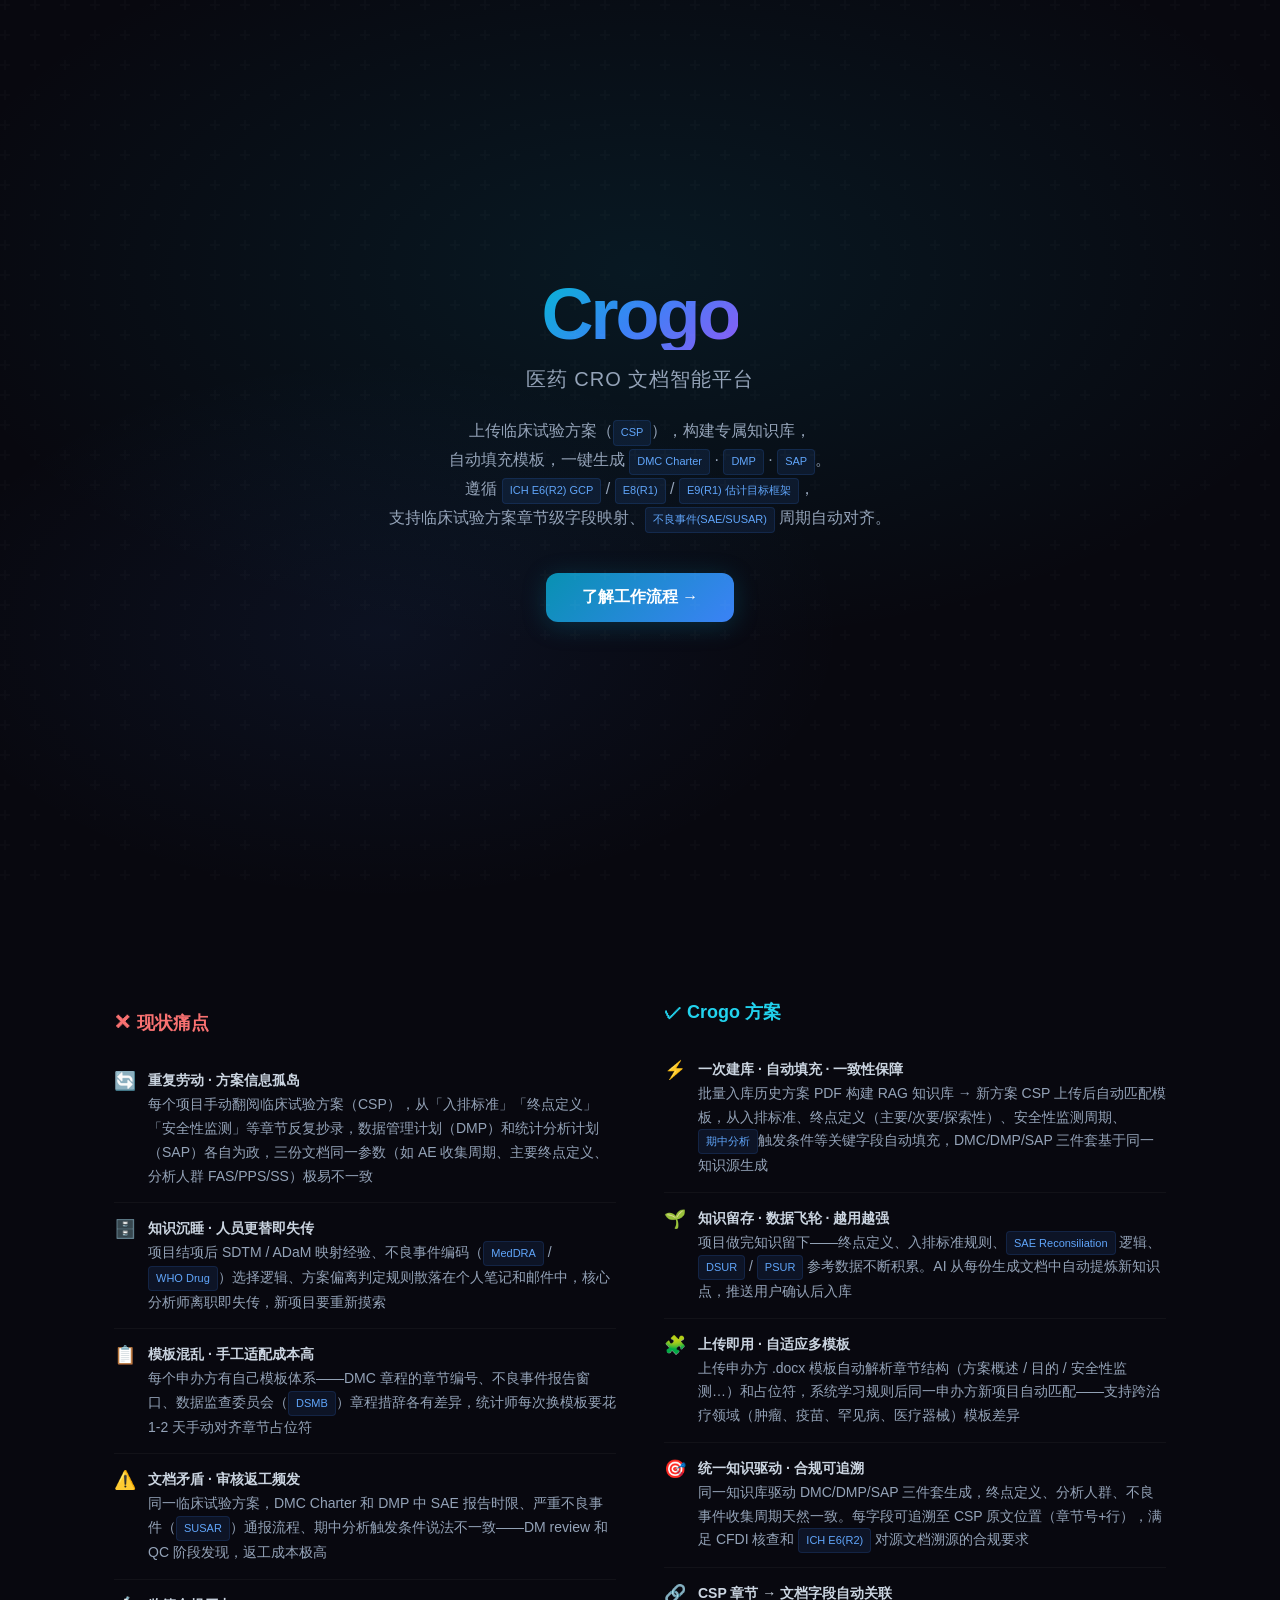
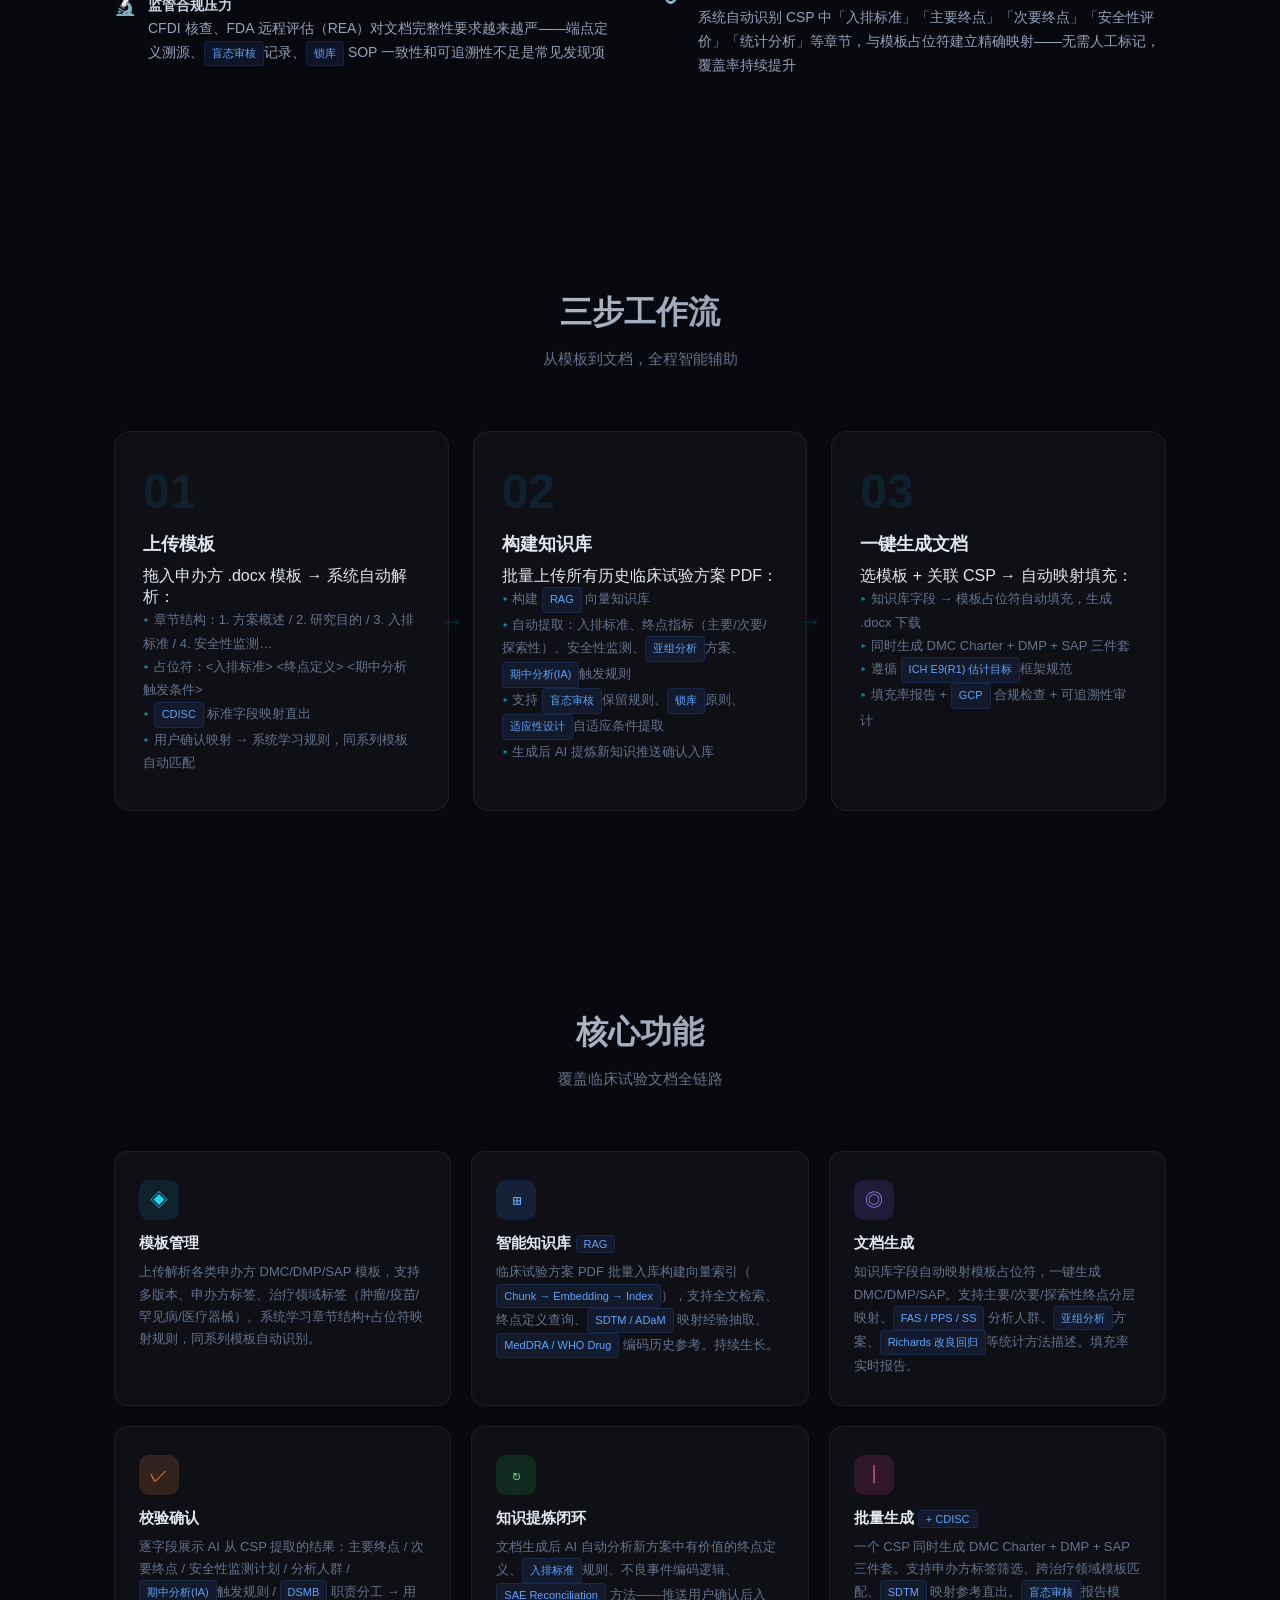
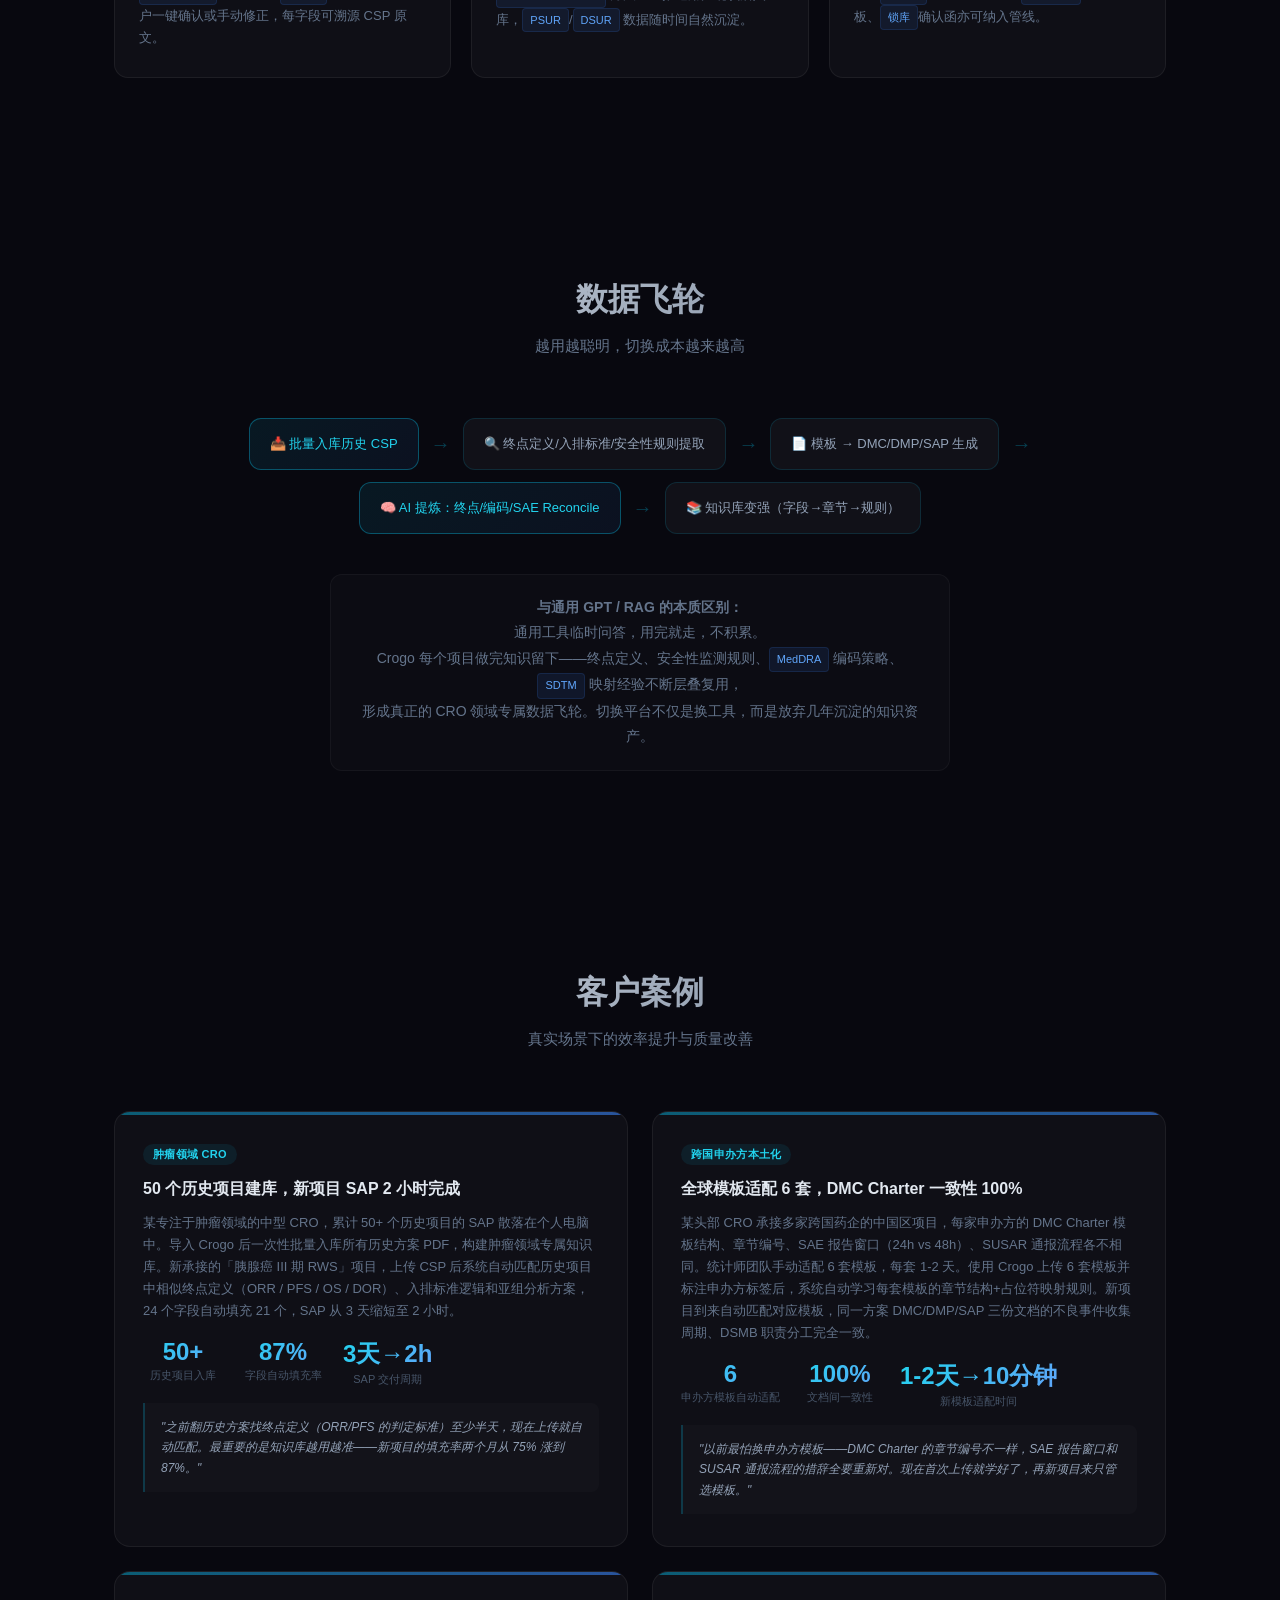
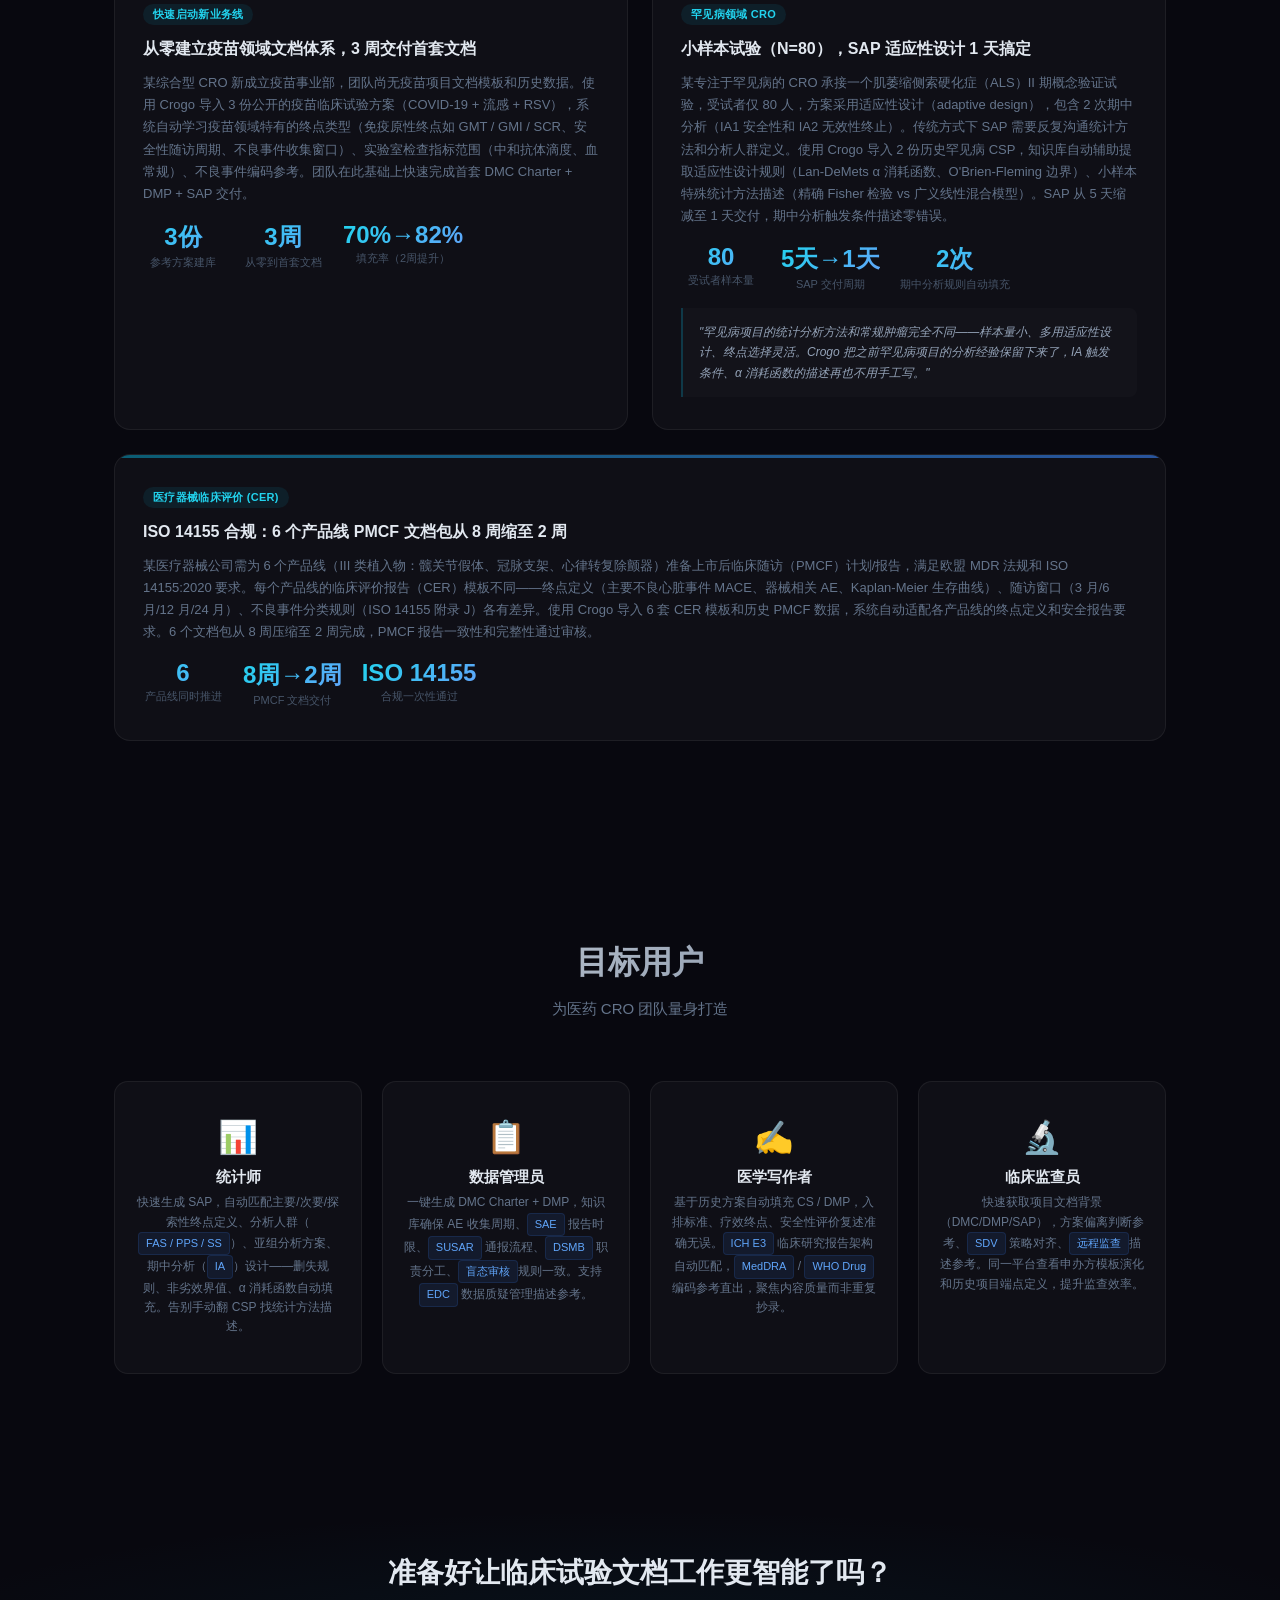
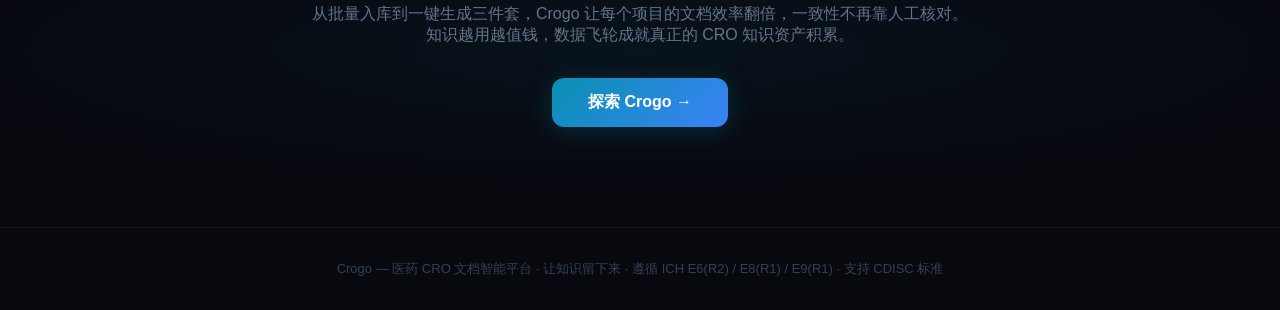
==== commit db185d75: "UI/UX: 优化营销页设计+实际系统截图替代占位图 - 重构 root index.html：暗色主题+Crogo设计系统、滚动动画、SVG图标 - 用4张实际Crogo应用截图替换所有Unspla" ====
--- a/app/index.html
+++ b/app/index.html
@@ -729,7 +729,7 @@
 <section class="cta-section">
   <h2>准备好让临床试验文档工作更智能了吗？</h2>
   <p>从批量入库到一键生成三件套，Crogo 让每个项目的文档效率翻倍，一致性不再靠人工核对。<br>知识越用越值钱，数据飞轮成就真正的 CRO 知识资产积累。</p>
-  <a href="mailto:" class="hero-cta">联系我们 →</a>
+  <a href="/" class="hero-cta">探索 Crogo →</a>
 </section>
 
 <!-- ═══ Footer ═══ -->
